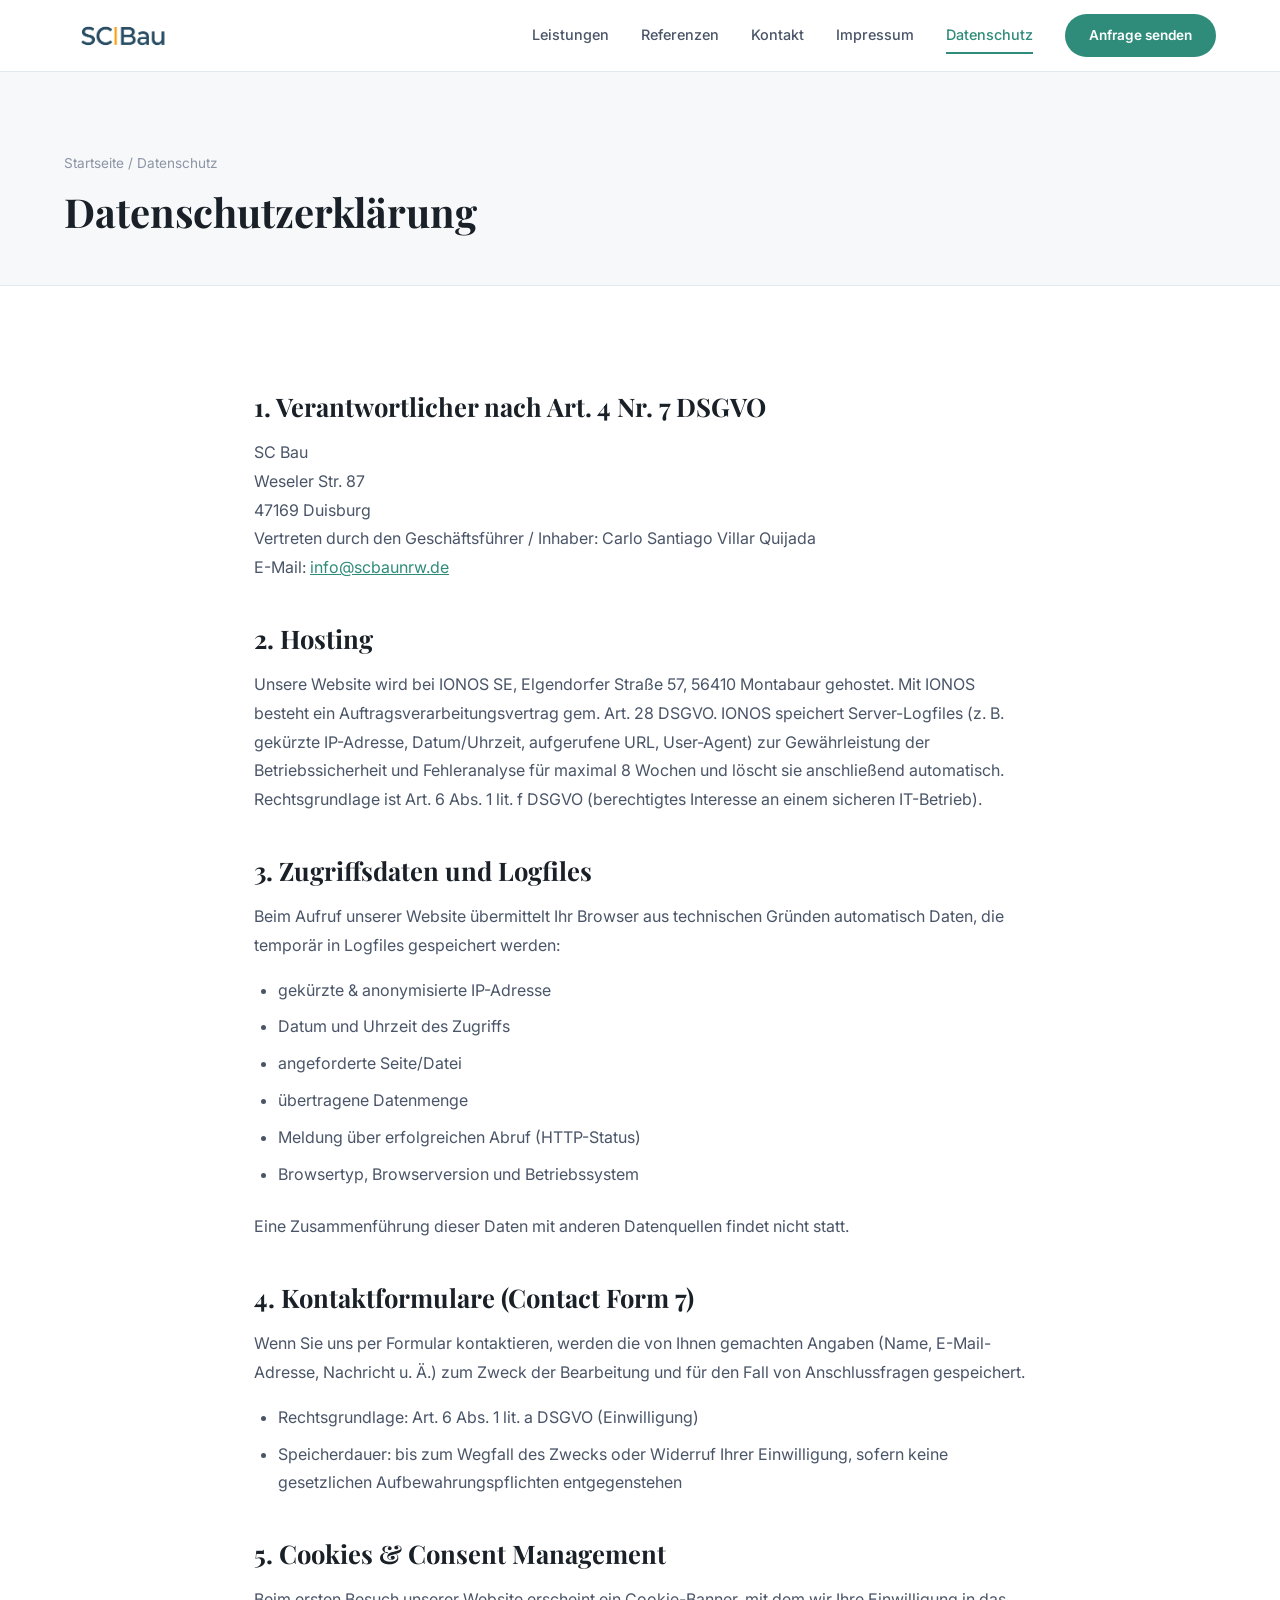
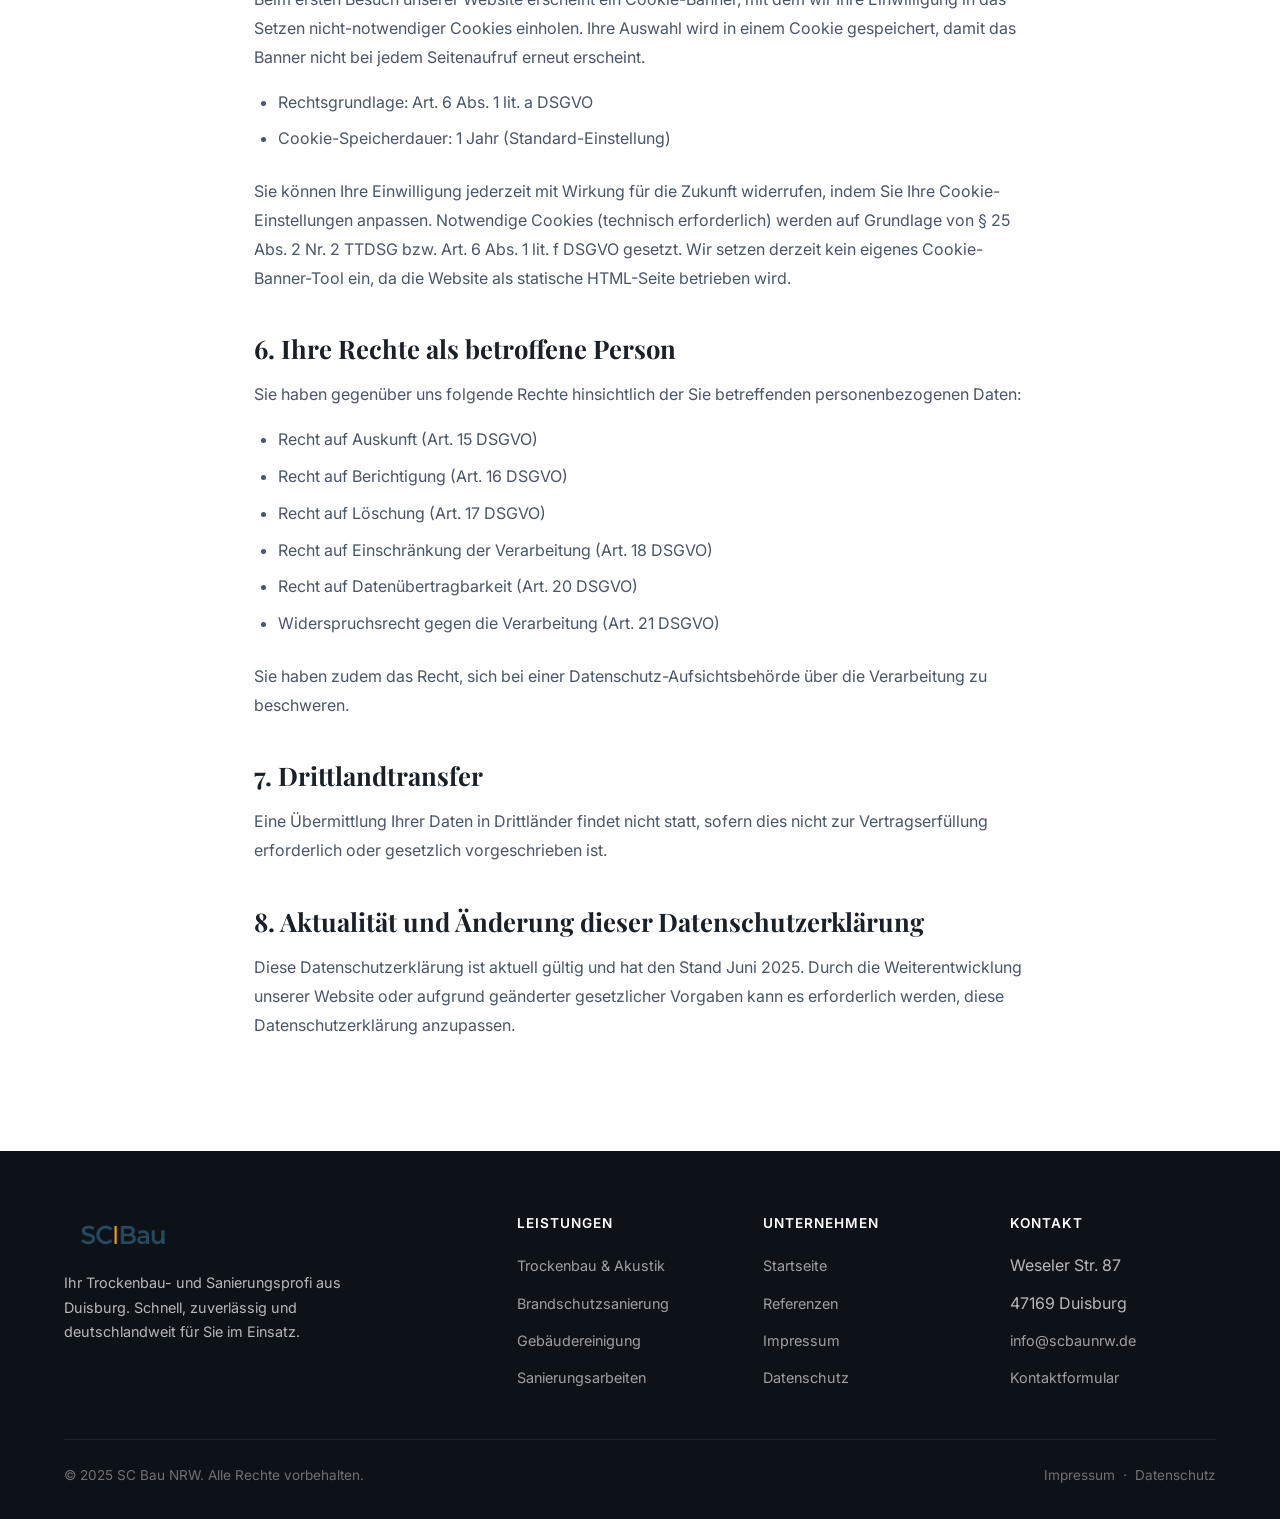
==== datenschutz/index.html @ f33e9bec "Initial commit: Modern static rebuild of SC Bau NRW" ====
<!DOCTYPE html>
<html lang="de">
<head>
  <meta charset="UTF-8">
  <meta name="viewport" content="width=device-width, initial-scale=1">
  <title>Datenschutz – SC Bau NRW</title>
  <meta name="description" content="Datenschutzerklärung der SC Bau NRW – Informationen zur Verarbeitung personenbezogener Daten.">
  <link rel="icon" type="image/png" sizes="32x32" href="../assets/images/cropped-removebg-LogoSlim.png">
  <link rel="preconnect" href="https://fonts.googleapis.com">
  <link rel="preconnect" href="https://fonts.gstatic.com" crossorigin>
  <link href="https://fonts.googleapis.com/css2?family=Inter:wght@400;500;600;700&family=Playfair+Display:wght@600;700;800&display=swap" rel="stylesheet">
  <link rel="stylesheet" href="../assets/style.css">
</head>
<body>
  <header class="header" id="header">
    <div class="container">
      <a href="../" class="logo">
        <img src="../assets/images/removebg-LogoSlim.png" alt="SC Bau NRW Logo" width="160" height="52">
      </a>
      <nav class="nav" id="nav">
        <a href="../#leistungen">Leistungen</a>
        <a href="../#referenzen">Referenzen</a>
        <a href="../#kontakt">Kontakt</a>
        <a href="../impressum/">Impressum</a>
        <a href="./" class="active">Datenschutz</a>
        <a href="../#kontakt" class="btn">Anfrage senden</a>
      </nav>
      <button class="menu-toggle" id="menuToggle" aria-label="Menü öffnen/schließen">☰</button>
    </div>
  </header>

  <div class="page-header">
    <div class="container">
      <p class="breadcrumb"><a href="../">Startseite</a> / Datenschutz</p>
      <h1>Datenschutzerklärung</h1>
    </div>
  </div>

  <div class="page-content">
    <div class="container">
      <h2>1. Verantwortlicher nach Art. 4 Nr. 7 DSGVO</h2>
      <p>
        SC Bau<br>
        Weseler Str. 87<br>
        47169 Duisburg<br>
        Vertreten durch den Geschäftsführer / Inhaber: Carlo Santiago Villar Quijada<br>
        E-Mail: <a href="mailto:info@scbaunrw.de">info@scbaunrw.de</a>
      </p>

      <h2>2. Hosting</h2>
      <p>Unsere Website wird bei IONOS SE, Elgendorfer Straße 57, 56410 Montabaur gehostet. Mit IONOS besteht ein Auftragsverarbeitungsvertrag gem. Art. 28 DSGVO. IONOS speichert Server-Logfiles (z. B. gekürzte IP-Adresse, Datum/Uhrzeit, aufgerufene URL, User-Agent) zur Gewährleistung der Betriebssicherheit und Fehleranalyse für maximal 8 Wochen und löscht sie anschließend automatisch. Rechtsgrundlage ist Art. 6 Abs. 1 lit. f DSGVO (berechtigtes Interesse an einem sicheren IT-Betrieb).</p>

      <h2>3. Zugriffsdaten und Logfiles</h2>
      <p>Beim Aufruf unserer Website übermittelt Ihr Browser aus technischen Gründen automatisch Daten, die temporär in Logfiles gespeichert werden:</p>
      <ul>
        <li>gekürzte & anonymisierte IP-Adresse</li>
        <li>Datum und Uhrzeit des Zugriffs</li>
        <li>angeforderte Seite/Datei</li>
        <li>übertragene Datenmenge</li>
        <li>Meldung über erfolgreichen Abruf (HTTP-Status)</li>
        <li>Browsertyp, Browserversion und Betriebssystem</li>
      </ul>
      <p>Eine Zusammenführung dieser Daten mit anderen Datenquellen findet nicht statt.</p>

      <h2>4. Kontaktformulare (Contact Form 7)</h2>
      <p>Wenn Sie uns per Formular kontaktieren, werden die von Ihnen gemachten Angaben (Name, E-Mail-Adresse, Nachricht u. Ä.) zum Zweck der Bearbeitung und für den Fall von Anschlussfragen gespeichert.</p>
      <ul>
        <li>Rechtsgrundlage: Art. 6 Abs. 1 lit. a DSGVO (Einwilligung)</li>
        <li>Speicherdauer: bis zum Wegfall des Zwecks oder Widerruf Ihrer Einwilligung, sofern keine gesetzlichen Aufbewahrungspflichten entgegenstehen</li>
      </ul>

      <h2>5. Cookies & Consent Management</h2>
      <p>Beim ersten Besuch unserer Website erscheint ein Cookie-Banner, mit dem wir Ihre Einwilligung in das Setzen nicht-notwendiger Cookies einholen. Ihre Auswahl wird in einem Cookie gespeichert, damit das Banner nicht bei jedem Seitenaufruf erneut erscheint.</p>
      <ul>
        <li>Rechtsgrundlage: Art. 6 Abs. 1 lit. a DSGVO</li>
        <li>Cookie-Speicherdauer: 1 Jahr (Standard-Einstellung)</li>
      </ul>
      <p>Sie können Ihre Einwilligung jederzeit mit Wirkung für die Zukunft widerrufen, indem Sie Ihre Cookie-Einstellungen anpassen. Notwendige Cookies (technisch erforderlich) werden auf Grundlage von § 25 Abs. 2 Nr. 2 TTDSG bzw. Art. 6 Abs. 1 lit. f DSGVO gesetzt. Wir setzen derzeit kein eigenes Cookie-Banner-Tool ein, da die Website als statische HTML-Seite betrieben wird.</p>

      <h2>6. Ihre Rechte als betroffene Person</h2>
      <p>Sie haben gegenüber uns folgende Rechte hinsichtlich der Sie betreffenden personenbezogenen Daten:</p>
      <ul>
        <li>Recht auf Auskunft (Art. 15 DSGVO)</li>
        <li>Recht auf Berichtigung (Art. 16 DSGVO)</li>
        <li>Recht auf Löschung (Art. 17 DSGVO)</li>
        <li>Recht auf Einschränkung der Verarbeitung (Art. 18 DSGVO)</li>
        <li>Recht auf Datenübertragbarkeit (Art. 20 DSGVO)</li>
        <li>Widerspruchsrecht gegen die Verarbeitung (Art. 21 DSGVO)</li>
      </ul>
      <p>Sie haben zudem das Recht, sich bei einer Datenschutz-Aufsichtsbehörde über die Verarbeitung zu beschweren.</p>

      <h2>7. Drittlandtransfer</h2>
      <p>Eine Übermittlung Ihrer Daten in Drittländer findet nicht statt, sofern dies nicht zur Vertragserfüllung erforderlich oder gesetzlich vorgeschrieben ist.</p>

      <h2>8. Aktualität und Änderung dieser Datenschutzerklärung</h2>
      <p>Diese Datenschutzerklärung ist aktuell gültig und hat den Stand Juni 2025. Durch die Weiterentwicklung unserer Website oder aufgrund geänderter gesetzlicher Vorgaben kann es erforderlich werden, diese Datenschutzerklärung anzupassen.</p>
    </div>
  </div>

  <footer class="footer">
    <div class="container">
      <div class="footer-grid">
        <div class="footer-brand">
          <div class="logo">
            <img src="../assets/images/removebg-LogoSlim.png" alt="SC Bau NRW Logo" width="140" height="46">
          </div>
          <p>Ihr Trockenbau- und Sanierungsprofi aus Duisburg. Schnell, zuverlässig und deutschlandweit für Sie im Einsatz.</p>
        </div>
        <div>
          <h4>Leistungen</h4>
          <ul class="footer-links">
            <li><a href="../#leistungen">Trockenbau & Akustik</a></li>
            <li><a href="../#leistungen">Brandschutzsanierung</a></li>
            <li><a href="../#leistungen">Gebäudereinigung</a></li>
            <li><a href="../#leistungen">Sanierungsarbeiten</a></li>
          </ul>
        </div>
        <div>
          <h4>Unternehmen</h4>
          <ul class="footer-links">
            <li><a href="../">Startseite</a></li>
            <li><a href="../#referenzen">Referenzen</a></li>
            <li><a href="../impressum/">Impressum</a></li>
            <li><a href="./">Datenschutz</a></li>
          </ul>
        </div>
        <div>
          <h4>Kontakt</h4>
          <ul class="footer-links">
            <li>Weseler Str. 87</li>
            <li>47169 Duisburg</li>
            <li><a href="mailto:info@scbaunrw.de">info@scbaunrw.de</a></li>
            <li><a href="../#kontakt">Kontaktformular</a></li>
          </ul>
        </div>
      </div>
      <div class="footer-bottom">
        <span>© 2025 SC Bau NRW. Alle Rechte vorbehalten.</span>
        <span>
          <a href="../impressum/" style="color:rgba(255,255,255,0.4)">Impressum</a>
          &nbsp;·&nbsp;
          <a href="./" style="color:rgba(255,255,255,0.4)">Datenschutz</a>
        </span>
      </div>
    </div>
  </footer>

  <script src="../assets/script.js"></script>
</body>
</html>
---- assets/style.css ----
*, *::before, *::after {
  margin: 0;
  padding: 0;
  box-sizing: border-box;
}

:root {
  --primary: #2F8C7A;
  --primary-dark: #236B5B;
  --primary-light: #3DAF99;
  --accent: #F5A623;
  --accent-hover: #E09500;
  --text: #1A2027;
  --text-secondary: #4A5568;
  --text-muted: #8B95A5;
  --bg: #FFFFFF;
  --bg-light: #F7F8FA;
  --bg-card: #FFFFFF;
  --bg-dark: #131B21;
  --bg-darker: #0D1219;
  --header-bg: rgba(255, 255, 255, 0.92);
  --border: #E2E8F0;
  --shadow-sm: 0 1px 3px rgba(0,0,0,0.06);
  --shadow: 0 4px 24px rgba(0,0,0,0.08);
  --shadow-lg: 0 12px 48px rgba(0,0,0,0.12);
  --radius: 12px;
  --radius-lg: 20px;
  --transition: 0.3s cubic-bezier(0.4, 0, 0.2, 1);
  --max-width: 1200px;
  --header-height: 72px;
}

html {
  scroll-behavior: smooth;
}

body {
  font-family: 'Inter', -apple-system, BlinkMacSystemFont, sans-serif;
  font-size: 16px;
  line-height: 1.7;
  color: var(--text);
  background: var(--bg);
  -webkit-font-smoothing: antialiased;
}

h1, h2, h3, h4, h5, h6 {
  font-family: 'Playfair Display', Georgia, serif;
  font-weight: 700;
  line-height: 1.25;
  color: var(--text);
}

a {
  color: var(--primary);
  text-decoration: none;
  transition: color var(--transition);
}

a:hover {
  color: var(--primary-dark);
}

img {
  max-width: 100%;
  height: auto;
  display: block;
}

.container {
  width: 100%;
  max-width: var(--max-width);
  margin: 0 auto;
  padding: 0 24px;
}

/* ─── Header ─── */
.header {
  position: fixed;
  top: 0;
  left: 0;
  right: 0;
  z-index: 1000;
  height: var(--header-height);
  background: var(--header-bg);
  backdrop-filter: blur(16px);
  -webkit-backdrop-filter: blur(16px);
  border-bottom: 1px solid var(--border);
  transition: box-shadow var(--transition);
}

.header.scrolled {
  box-shadow: var(--shadow);
}

.header .container {
  display: flex;
  align-items: center;
  justify-content: space-between;
  height: 100%;
}

.logo {
  display: flex;
  align-items: center;
  gap: 10px;
  font-family: 'Playfair Display', Georgia, serif;
  font-size: 1.4rem;
  font-weight: 700;
  color: var(--text);
}

.logo img {
  height: 40px;
  width: auto;
}

.nav {
  display: flex;
  align-items: center;
  gap: 32px;
}

.nav a {
  font-size: 0.9rem;
  font-weight: 500;
  color: var(--text-secondary);
  position: relative;
  padding: 4px 0;
}

.nav a::after {
  content: '';
  position: absolute;
  bottom: -2px;
  left: 0;
  width: 0;
  height: 2px;
  background: var(--primary);
  transition: width var(--transition);
}

.nav a:hover::after,
.nav a.active::after {
  width: 100%;
}

.nav a:hover {
  color: var(--primary);
}

.nav a.active {
  color: var(--primary);
}

.nav .btn {
  padding: 10px 24px;
  background: var(--primary);
  color: #fff;
  border-radius: 100px;
  font-weight: 600;
  font-size: 0.85rem;
}

.nav .btn::after {
  display: none;
}

.nav .btn:hover {
  background: var(--primary-dark);
  color: #fff;
}

.menu-toggle {
  display: none;
  width: 44px;
  height: 44px;
  align-items: center;
  justify-content: center;
  background: var(--bg);
  border: 1px solid var(--border);
  border-radius: 50%;
  cursor: pointer;
  font-size: 1.2rem;
  color: var(--text);
  transition: all var(--transition);
  flex-shrink: 0;
}

.menu-toggle:hover {
  background: var(--bg-light);
  border-color: var(--primary);
  color: var(--primary);
}

/* ─── Hero ─── */
.hero {
  position: relative;
  min-height: 100vh;
  display: flex;
  align-items: center;
  padding-top: var(--header-height);
  overflow: hidden;
}

.hero-bg {
  position: absolute;
  inset: 0;
  z-index: 0;
}

.hero-bg img {
  width: 100%;
  height: 100%;
  object-fit: cover;
}

.hero-bg::after {
  content: '';
  position: absolute;
  inset: 0;
  background: linear-gradient(135deg, rgba(0,0,0,0.75) 0%, rgba(0,0,0,0.4) 100%);
}

.hero-content {
  position: relative;
  z-index: 1;
  max-width: 720px;
  color: #fff;
}

.hero-content h1 {
  font-size: 3.5rem;
  color: #fff;
  margin-bottom: 20px;
}

.hero-content p {
  font-size: 1.15rem;
  line-height: 1.8;
  color: rgba(255,255,255,0.85);
  margin-bottom: 32px;
}

.hero-badge {
  display: inline-flex;
  align-items: center;
  gap: 8px;
  padding: 8px 16px;
  background: rgba(255,255,255,0.12);
  backdrop-filter: blur(8px);
  border: 1px solid rgba(255,255,255,0.2);
  border-radius: 100px;
  font-size: 0.8rem;
  font-weight: 500;
  color: rgba(255,255,255,0.9);
  margin-bottom: 24px;
}

.btn-group {
  display: flex;
  gap: 16px;
  flex-wrap: wrap;
}

.btn {
  display: inline-flex;
  align-items: center;
  gap: 8px;
  padding: 14px 32px;
  border-radius: 100px;
  font-weight: 600;
  font-size: 0.95rem;
  border: none;
  cursor: pointer;
  transition: all var(--transition);
  text-decoration: none;
}

.btn-primary {
  background: var(--primary);
  color: #fff;
}

.btn-primary:hover {
  background: var(--primary-dark);
  transform: translateY(-2px);
  box-shadow: 0 8px 24px rgba(47, 140, 122, 0.35);
  color: #fff;
}

.btn-outline {
  background: transparent;
  color: #fff;
  border: 2px solid rgba(255,255,255,0.4);
}

.btn-outline:hover {
  border-color: #fff;
  background: rgba(255,255,255,0.1);
  transform: translateY(-2px);
  color: #fff;
}

/* ─── Sections ─── */
section {
  padding: 96px 0;
}

.section-label {
  font-family: 'Inter', sans-serif;
  font-size: 0.8rem;
  font-weight: 600;
  text-transform: uppercase;
  letter-spacing: 2px;
  color: var(--primary);
  margin-bottom: 12px;
}

.section-title {
  font-size: 2.5rem;
  margin-bottom: 16px;
}

.section-subtitle {
  font-size: 1.1rem;
  color: var(--text-secondary);
  max-width: 640px;
  line-height: 1.7;
}

.section-header {
  text-align: center;
  margin-bottom: 56px;
}

.section-header .section-subtitle {
  margin: 0 auto;
}

/* ─── Services Grid ─── */
.services-grid {
  display: grid;
  grid-template-columns: repeat(3, 1fr);
  gap: 24px;
}

.service-card {
  background: var(--bg-card);
  border: 1px solid var(--border);
  border-radius: var(--radius);
  padding: 32px 28px;
  transition: all var(--transition);
  cursor: default;
}

.service-card:hover {
  transform: translateY(-4px);
  box-shadow: var(--shadow-lg);
  border-color: var(--primary);
}

.service-icon {
  width: 52px;
  height: 52px;
  display: flex;
  align-items: center;
  justify-content: center;
  background: rgba(47, 140, 122, 0.1);
  border-radius: 12px;
  font-size: 1.4rem;
  margin-bottom: 20px;
  transition: all var(--transition);
}

.service-card:hover .service-icon {
  background: var(--primary);
  color: #fff;
}

.service-card h3 {
  font-size: 1.2rem;
  margin-bottom: 10px;
}

.service-card p {
  font-size: 0.92rem;
  color: var(--text-secondary);
  line-height: 1.7;
}

/* ─── Why Us ─── */
.why-us {
  background: var(--bg-light);
}

.features-grid {
  display: grid;
  grid-template-columns: repeat(4, 1fr);
  gap: 24px;
}

.feature-card {
  text-align: center;
  padding: 32px 20px;
  background: var(--bg-card);
  border-radius: var(--radius);
  border: 1px solid var(--border);
  transition: all var(--transition);
}

.feature-card:hover {
  transform: translateY(-4px);
  box-shadow: var(--shadow);
}

.feature-icon {
  font-size: 2rem;
  margin-bottom: 16px;
}

.feature-card h4 {
  font-family: 'Inter', sans-serif;
  font-size: 0.95rem;
  font-weight: 600;
  margin-bottom: 8px;
}

.feature-card p {
  font-size: 0.85rem;
  color: var(--text-secondary);
}

/* ─── Gallery ─── */
.gallery-grid {
  display: grid;
  grid-template-columns: repeat(3, 1fr);
  gap: 16px;
}

.gallery-item {
  border-radius: var(--radius);
  overflow: hidden;
  position: relative;
  aspect-ratio: 4 / 3;
  cursor: pointer;
}

.gallery-item img {
  width: 100%;
  height: 100%;
  object-fit: cover;
  transition: transform 0.5s ease;
}

.gallery-item:hover img {
  transform: scale(1.08);
}

.gallery-item::after {
  content: '';
  position: absolute;
  inset: 0;
  background: linear-gradient(to top, rgba(0,0,0,0.4), transparent);
  opacity: 0;
  transition: opacity var(--transition);
}

.gallery-item:hover::after {
  opacity: 1;
}

/* ─── Testimonials ─── */
.testimonials {
  background: var(--bg-dark);
  color: #fff;
}

.testimonials .section-title {
  color: #fff;
}

.testimonials .section-subtitle {
  color: rgba(255,255,255,0.7);
}

.testimonials-grid {
  display: grid;
  grid-template-columns: repeat(3, 1fr);
  gap: 24px;
}

.testimonial-card {
  background: rgba(255,255,255,0.06);
  border: 1px solid rgba(255,255,255,0.1);
  border-radius: var(--radius);
  padding: 32px;
  transition: all var(--transition);
}

.testimonial-card:hover {
  background: rgba(255,255,255,0.1);
  transform: translateY(-2px);
}

.testimonial-stars {
  color: var(--accent);
  font-size: 0.9rem;
  margin-bottom: 16px;
  letter-spacing: 2px;
}

.testimonial-card blockquote {
  font-size: 0.95rem;
  line-height: 1.8;
  color: rgba(255,255,255,0.85);
  margin-bottom: 20px;
  font-style: italic;
}

.testimonial-author {
  font-weight: 600;
  font-size: 0.9rem;
  color: #fff;
}

/* ─── Contact ─── */
.contact-section {
  background: var(--bg-light);
}

.contact-wrap {
  display: grid;
  grid-template-columns: 1fr 1fr;
  gap: 48px;
  align-items: start;
}

.contact-info h3 {
  font-size: 1.5rem;
  margin-bottom: 16px;
}

.contact-info p {
  color: var(--text-secondary);
  margin-bottom: 32px;
  line-height: 1.7;
}

.contact-details {
  display: flex;
  flex-direction: column;
  gap: 16px;
}

.contact-detail {
  display: flex;
  align-items: center;
  gap: 14px;
  font-size: 0.95rem;
  color: var(--text-secondary);
}

.contact-detail .icon {
  width: 40px;
  height: 40px;
  display: flex;
  align-items: center;
  justify-content: center;
  background: rgba(47, 140, 122, 0.1);
  border-radius: 10px;
  font-size: 1rem;
  flex-shrink: 0;
}

.contact-form {
  background: var(--bg-card);
  border: 1px solid var(--border);
  border-radius: var(--radius-lg);
  padding: 40px;
  box-shadow: var(--shadow);
}

.form-group {
  margin-bottom: 20px;
}

.form-group label {
  display: block;
  font-size: 0.85rem;
  font-weight: 600;
  color: var(--text);
  margin-bottom: 6px;
}

.form-group input,
.form-group textarea,
.form-group select {
  width: 100%;
  padding: 12px 16px;
  border: 1px solid var(--border);
  border-radius: 10px;
  font-family: 'Inter', sans-serif;
  font-size: 0.95rem;
  color: var(--text);
  background: var(--bg);
  transition: border-color var(--transition), box-shadow var(--transition);
  outline: none;
}

.form-group input:focus,
.form-group textarea:focus {
  border-color: var(--primary);
  box-shadow: 0 0 0 3px rgba(47, 140, 122, 0.12);
}

.form-group textarea {
  min-height: 120px;
  resize: vertical;
}

.form-row {
  display: grid;
  grid-template-columns: 1fr 1fr;
  gap: 16px;
}

.btn-submit {
  width: 100%;
  padding: 14px 32px;
  background: var(--primary);
  color: #fff;
  border: none;
  border-radius: 100px;
  font-weight: 600;
  font-size: 1rem;
  cursor: pointer;
  transition: all var(--transition);
  display: inline-flex;
  align-items: center;
  justify-content: center;
  gap: 8px;
}

.btn-submit:hover {
  background: var(--primary-dark);
  transform: translateY(-2px);
  box-shadow: 0 8px 24px rgba(47, 140, 122, 0.35);
}

/* ─── CTA ─── */
.cta-section {
  background: linear-gradient(135deg, var(--primary-dark) 0%, var(--primary) 100%);
  color: #fff;
  text-align: center;
}

.cta-section .section-title {
  color: #fff;
}

.cta-section .section-subtitle {
  color: rgba(255,255,255,0.85);
  margin: 0 auto 32px;
}

.cta-section .btn-outline {
  border-color: rgba(255,255,255,0.5);
}

/* ─── Footer ─── */
.footer {
  background: var(--bg-darker);
  color: rgba(255,255,255,0.7);
  padding: 64px 0 32px;
}

.footer-grid {
  display: grid;
  grid-template-columns: 2fr 1fr 1fr 1fr;
  gap: 40px;
  margin-bottom: 48px;
}

.footer-brand .logo {
  color: #fff;
  margin-bottom: 16px;
}

.footer-brand p {
  font-size: 0.9rem;
  line-height: 1.7;
  max-width: 320px;
}

.footer h4 {
  font-family: 'Inter', sans-serif;
  font-size: 0.85rem;
  font-weight: 600;
  color: #fff;
  text-transform: uppercase;
  letter-spacing: 1px;
  margin-bottom: 20px;
}

.footer-links {
  list-style: none;
  display: flex;
  flex-direction: column;
  gap: 10px;
}

.footer-links a {
  color: rgba(255,255,255,0.6);
  font-size: 0.9rem;
  transition: color var(--transition);
}

.footer-links a:hover {
  color: var(--primary-light);
}

.footer-bottom {
  padding-top: 24px;
  border-top: 1px solid rgba(255,255,255,0.08);
  display: flex;
  justify-content: space-between;
  align-items: center;
  font-size: 0.85rem;
  color: rgba(255,255,255,0.4);
}

/* ─── Page Header (Subpages) ─── */
.page-header {
  padding-top: calc(var(--header-height) + 80px);
  padding-bottom: 48px;
  background: var(--bg-light);
  border-bottom: 1px solid var(--border);
}

.page-header h1 {
  font-size: 2.5rem;
}

.page-content {
  padding: 64px 0 96px;
}

.page-content .container {
  max-width: 820px;
}

.page-content h2 {
  font-size: 1.6rem;
  margin-top: 40px;
  margin-bottom: 16px;
}

.page-content h3 {
  font-size: 1.2rem;
  margin-top: 32px;
  margin-bottom: 12px;
}

.page-content p {
  margin-bottom: 16px;
  color: var(--text-secondary);
  line-height: 1.8;
}

.page-content ul,
.page-content ol {
  margin: 16px 0 24px;
  padding-left: 24px;
  color: var(--text-secondary);
  line-height: 1.8;
}

.page-content li {
  margin-bottom: 8px;
}

.page-content a {
  color: var(--primary);
  text-decoration: underline;
}

.breadcrumb {
  font-size: 0.85rem;
  color: var(--text-muted);
  margin-bottom: 12px;
}

.breadcrumb a {
  color: var(--text-muted);
  text-decoration: none;
}

.breadcrumb a:hover {
  color: var(--primary);
}

/* ─── Mobile Menu ─── */
@media (max-width: 768px) {
  .menu-toggle {
    display: flex;
  }

  .nav {
    position: fixed;
    top: var(--header-height);
    left: 0;
    right: 0;
    background: var(--bg);
    border-bottom: 1px solid var(--border);
    flex-direction: column;
    padding: 24px;
    gap: 16px;
    transform: translateY(-120%);
    opacity: 0;
    transition: all 0.35s cubic-bezier(0.4, 0, 0.2, 1);
    box-shadow: var(--shadow-lg);
    pointer-events: none;
  }

  .nav.open {
    transform: translateY(0);
    opacity: 1;
    pointer-events: all;
  }

  .nav a {
    width: 100%;
    text-align: center;
    padding: 12px 0;
    font-size: 1rem;
  }

  .nav .btn {
    width: 100%;
    text-align: center;
    margin-top: 8px;
  }

  .hero-content h1 {
    font-size: 2rem;
  }

  .hero-content p {
    font-size: 1rem;
  }

  .section-title {
    font-size: 1.8rem;
  }

  .services-grid {
    grid-template-columns: 1fr;
  }

  .features-grid {
    grid-template-columns: repeat(2, 1fr);
  }

  .gallery-grid {
    grid-template-columns: 1fr 1fr;
  }

  .testimonials-grid {
    grid-template-columns: 1fr;
  }

  .contact-wrap {
    grid-template-columns: 1fr;
  }

  .contact-form {
    padding: 24px;
  }

  .form-row {
    grid-template-columns: 1fr;
  }

  .footer-grid {
    grid-template-columns: 1fr 1fr;
    gap: 32px;
  }

  .footer-bottom {
    flex-direction: column;
    gap: 8px;
    text-align: center;
  }

  .page-header h1 {
    font-size: 1.8rem;
  }

  .btn-group .btn {
    width: 100%;
    justify-content: center;
  }

  section {
    padding: 64px 0;
  }

  .container {
    padding: 0 20px;
  }

  .btn {
    padding: 14px 24px;
  }
}

@media (max-width: 480px) {
  .features-grid {
    grid-template-columns: 1fr;
  }

  .gallery-grid {
    grid-template-columns: 1fr;
  }

  .footer-grid {
    grid-template-columns: 1fr;
  }

  .hero-content h1 {
    font-size: 1.7rem;
  }
}
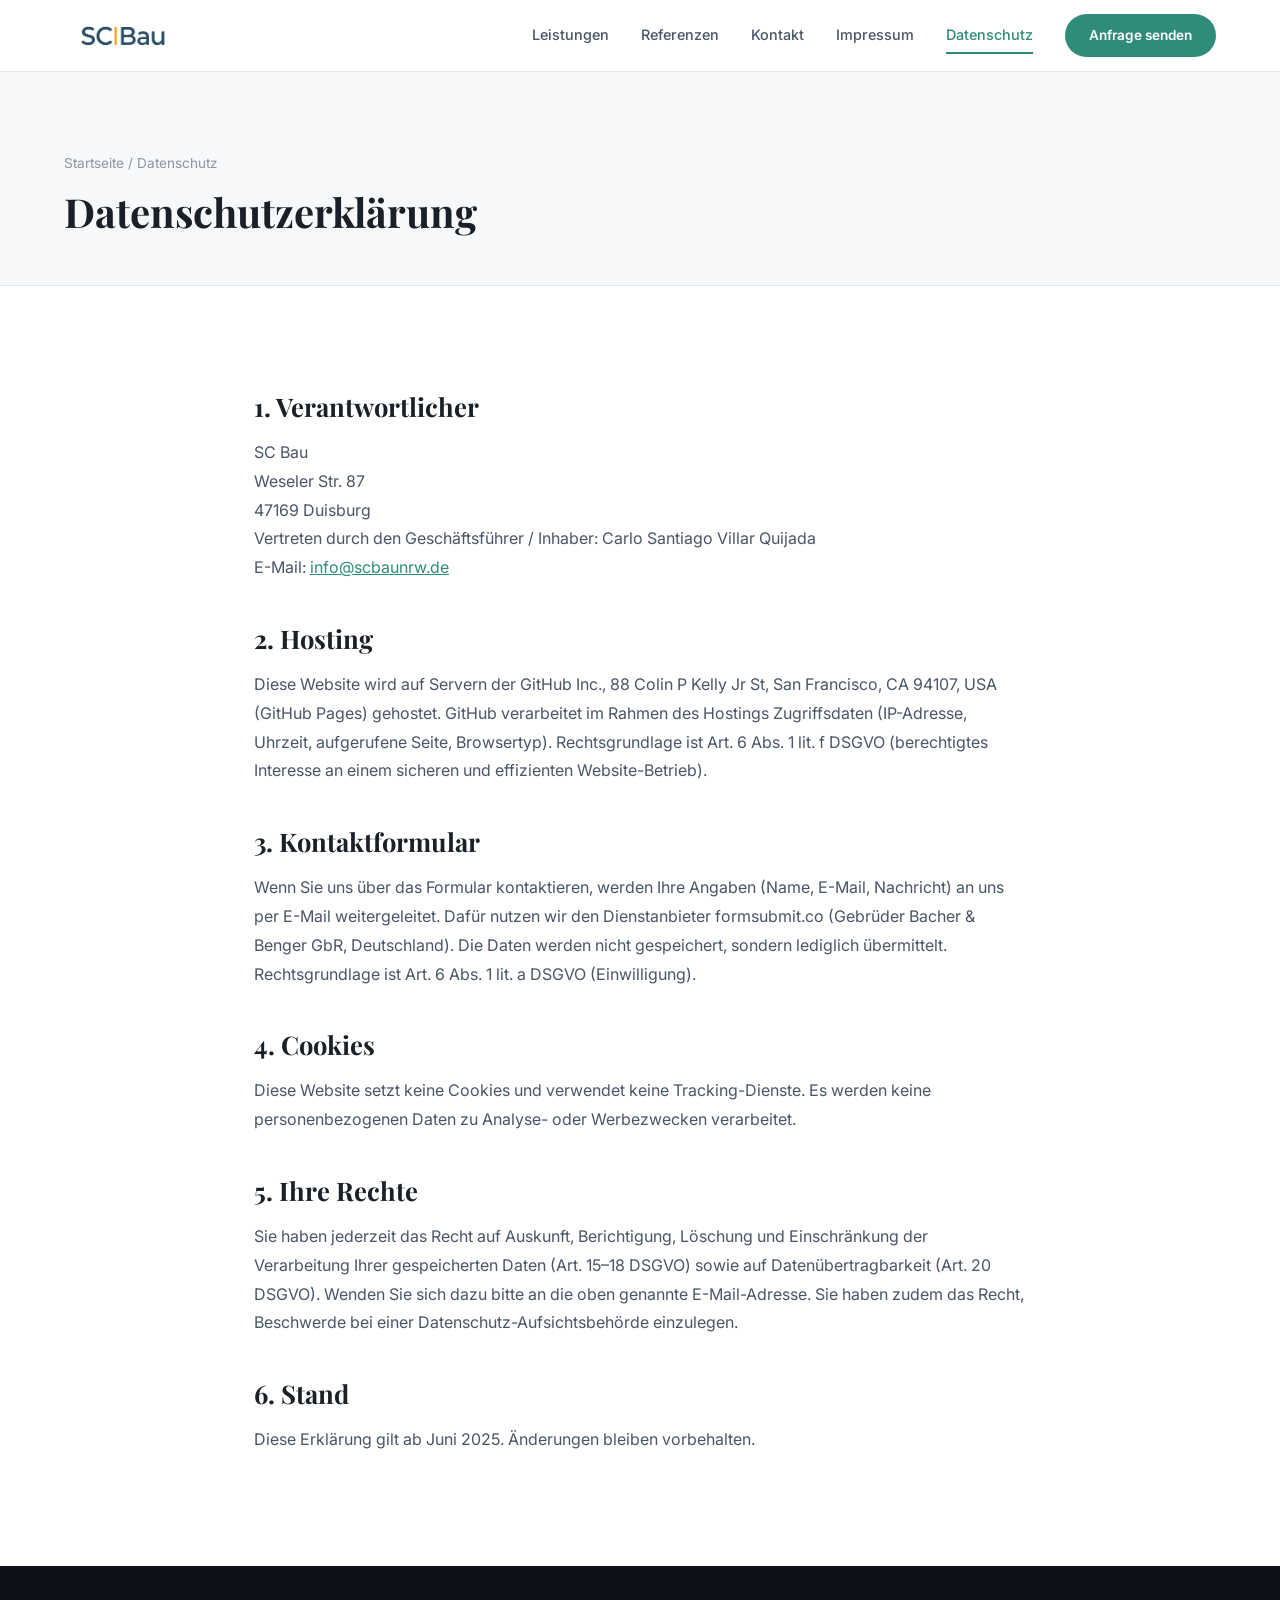
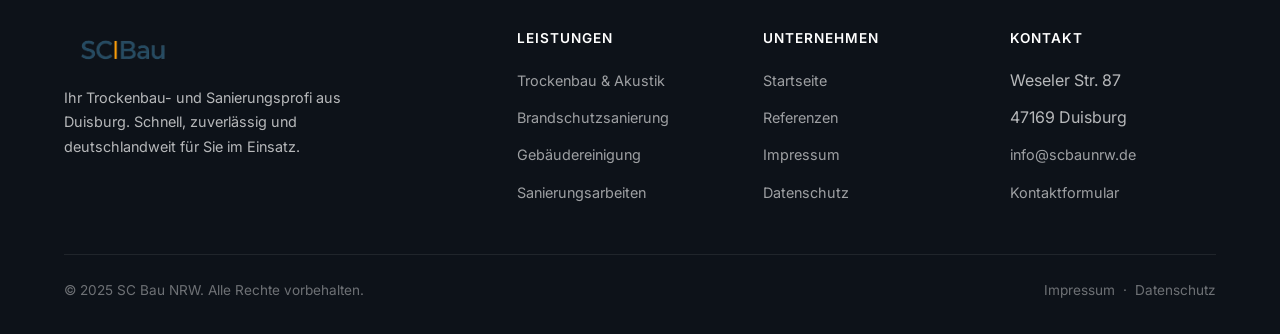
==== commit c200818c: "Datenschutz auf aktuelles Setup gekürzt (GitHub Pages, formsubmit, keine Cookies)" ====
--- a/datenschutz/index.html
+++ b/datenschutz/index.html
@@ -38,7 +38,7 @@
 
   <div class="page-content">
     <div class="container">
-      <h2>1. Verantwortlicher nach Art. 4 Nr. 7 DSGVO</h2>
+      <h2>1. Verantwortlicher</h2>
       <p>
         SC Bau<br>
         Weseler Str. 87<br>
@@ -48,52 +48,19 @@
       </p>
 
       <h2>2. Hosting</h2>
-      <p>Unsere Website wird bei IONOS SE, Elgendorfer Straße 57, 56410 Montabaur gehostet. Mit IONOS besteht ein Auftragsverarbeitungsvertrag gem. Art. 28 DSGVO. IONOS speichert Server-Logfiles (z. B. gekürzte IP-Adresse, Datum/Uhrzeit, aufgerufene URL, User-Agent) zur Gewährleistung der Betriebssicherheit und Fehleranalyse für maximal 8 Wochen und löscht sie anschließend automatisch. Rechtsgrundlage ist Art. 6 Abs. 1 lit. f DSGVO (berechtigtes Interesse an einem sicheren IT-Betrieb).</p>
+      <p>Diese Website wird auf Servern der GitHub Inc., 88 Colin P Kelly Jr St, San Francisco, CA 94107, USA (GitHub Pages) gehostet. GitHub verarbeitet im Rahmen des Hostings Zugriffsdaten (IP-Adresse, Uhrzeit, aufgerufene Seite, Browsertyp). Rechtsgrundlage ist Art. 6 Abs. 1 lit. f DSGVO (berechtigtes Interesse an einem sicheren und effizienten Website-Betrieb).</p>
 
-      <h2>3. Zugriffsdaten und Logfiles</h2>
-      <p>Beim Aufruf unserer Website übermittelt Ihr Browser aus technischen Gründen automatisch Daten, die temporär in Logfiles gespeichert werden:</p>
-      <ul>
-        <li>gekürzte & anonymisierte IP-Adresse</li>
-        <li>Datum und Uhrzeit des Zugriffs</li>
-        <li>angeforderte Seite/Datei</li>
-        <li>übertragene Datenmenge</li>
-        <li>Meldung über erfolgreichen Abruf (HTTP-Status)</li>
-        <li>Browsertyp, Browserversion und Betriebssystem</li>
-      </ul>
-      <p>Eine Zusammenführung dieser Daten mit anderen Datenquellen findet nicht statt.</p>
+      <h2>3. Kontaktformular</h2>
+      <p>Wenn Sie uns über das Formular kontaktieren, werden Ihre Angaben (Name, E-Mail, Nachricht) an uns per E-Mail weitergeleitet. Dafür nutzen wir den Dienstanbieter formsubmit.co (Gebrüder Bacher & Benger GbR, Deutschland). Die Daten werden nicht gespeichert, sondern lediglich übermittelt. Rechtsgrundlage ist Art. 6 Abs. 1 lit. a DSGVO (Einwilligung).</p>
 
-      <h2>4. Kontaktformulare (Contact Form 7)</h2>
-      <p>Wenn Sie uns per Formular kontaktieren, werden die von Ihnen gemachten Angaben (Name, E-Mail-Adresse, Nachricht u. Ä.) zum Zweck der Bearbeitung und für den Fall von Anschlussfragen gespeichert.</p>
-      <ul>
-        <li>Rechtsgrundlage: Art. 6 Abs. 1 lit. a DSGVO (Einwilligung)</li>
-        <li>Speicherdauer: bis zum Wegfall des Zwecks oder Widerruf Ihrer Einwilligung, sofern keine gesetzlichen Aufbewahrungspflichten entgegenstehen</li>
-      </ul>
+      <h2>4. Cookies</h2>
+      <p>Diese Website setzt keine Cookies und verwendet keine Tracking-Dienste. Es werden keine personenbezogenen Daten zu Analyse- oder Werbezwecken verarbeitet.</p>
 
-      <h2>5. Cookies & Consent Management</h2>
-      <p>Beim ersten Besuch unserer Website erscheint ein Cookie-Banner, mit dem wir Ihre Einwilligung in das Setzen nicht-notwendiger Cookies einholen. Ihre Auswahl wird in einem Cookie gespeichert, damit das Banner nicht bei jedem Seitenaufruf erneut erscheint.</p>
-      <ul>
-        <li>Rechtsgrundlage: Art. 6 Abs. 1 lit. a DSGVO</li>
-        <li>Cookie-Speicherdauer: 1 Jahr (Standard-Einstellung)</li>
-      </ul>
-      <p>Sie können Ihre Einwilligung jederzeit mit Wirkung für die Zukunft widerrufen, indem Sie Ihre Cookie-Einstellungen anpassen. Notwendige Cookies (technisch erforderlich) werden auf Grundlage von § 25 Abs. 2 Nr. 2 TTDSG bzw. Art. 6 Abs. 1 lit. f DSGVO gesetzt. Wir setzen derzeit kein eigenes Cookie-Banner-Tool ein, da die Website als statische HTML-Seite betrieben wird.</p>
+      <h2>5. Ihre Rechte</h2>
+      <p>Sie haben jederzeit das Recht auf Auskunft, Berichtigung, Löschung und Einschränkung der Verarbeitung Ihrer gespeicherten Daten (Art. 15–18 DSGVO) sowie auf Datenübertragbarkeit (Art. 20 DSGVO). Wenden Sie sich dazu bitte an die oben genannte E-Mail-Adresse. Sie haben zudem das Recht, Beschwerde bei einer Datenschutz-Aufsichtsbehörde einzulegen.</p>
 
-      <h2>6. Ihre Rechte als betroffene Person</h2>
-      <p>Sie haben gegenüber uns folgende Rechte hinsichtlich der Sie betreffenden personenbezogenen Daten:</p>
-      <ul>
-        <li>Recht auf Auskunft (Art. 15 DSGVO)</li>
-        <li>Recht auf Berichtigung (Art. 16 DSGVO)</li>
-        <li>Recht auf Löschung (Art. 17 DSGVO)</li>
-        <li>Recht auf Einschränkung der Verarbeitung (Art. 18 DSGVO)</li>
-        <li>Recht auf Datenübertragbarkeit (Art. 20 DSGVO)</li>
-        <li>Widerspruchsrecht gegen die Verarbeitung (Art. 21 DSGVO)</li>
-      </ul>
-      <p>Sie haben zudem das Recht, sich bei einer Datenschutz-Aufsichtsbehörde über die Verarbeitung zu beschweren.</p>
-
-      <h2>7. Drittlandtransfer</h2>
-      <p>Eine Übermittlung Ihrer Daten in Drittländer findet nicht statt, sofern dies nicht zur Vertragserfüllung erforderlich oder gesetzlich vorgeschrieben ist.</p>
-
-      <h2>8. Aktualität und Änderung dieser Datenschutzerklärung</h2>
-      <p>Diese Datenschutzerklärung ist aktuell gültig und hat den Stand Juni 2025. Durch die Weiterentwicklung unserer Website oder aufgrund geänderter gesetzlicher Vorgaben kann es erforderlich werden, diese Datenschutzerklärung anzupassen.</p>
+      <h2>6. Stand</h2>
+      <p>Diese Erklärung gilt ab Juni 2025. Änderungen bleiben vorbehalten.</p>
     </div>
   </div>
 
--- a/assets/style.css
+++ b/assets/style.css
@@ -224,8 +224,14 @@
 .hero-content {
   position: relative;
   z-index: 1;
-  max-width: 720px;
-  color: #fff;
+  max-width: 780px;
+  margin: 0 auto;
+  text-align: center;
+  color: #fff;
+}
+
+.hero-content .btn-group {
+  justify-content: center;
 }
 
 .hero-content h1 {
@@ -347,8 +353,9 @@
 .service-card {
   background: var(--bg-card);
   border: 1px solid var(--border);
+  border-top: 3px solid var(--primary);
   border-radius: var(--radius);
-  padding: 32px 28px;
+  padding: 28px 28px 32px;
   transition: all var(--transition);
   cursor: default;
 }
@@ -357,24 +364,6 @@
   transform: translateY(-4px);
   box-shadow: var(--shadow-lg);
   border-color: var(--primary);
-}
-
-.service-icon {
-  width: 52px;
-  height: 52px;
-  display: flex;
-  align-items: center;
-  justify-content: center;
-  background: rgba(47, 140, 122, 0.1);
-  border-radius: 12px;
-  font-size: 1.4rem;
-  margin-bottom: 20px;
-  transition: all var(--transition);
-}
-
-.service-card:hover .service-icon {
-  background: var(--primary);
-  color: #fff;
 }
 
 .service-card h3 {
@@ -405,17 +394,13 @@
   background: var(--bg-card);
   border-radius: var(--radius);
   border: 1px solid var(--border);
+  border-top: 3px solid var(--primary);
   transition: all var(--transition);
 }
 
 .feature-card:hover {
   transform: translateY(-4px);
   box-shadow: var(--shadow);
-}
-
-.feature-icon {
-  font-size: 2rem;
-  margin-bottom: 16px;
 }
 
 .feature-card h4 {
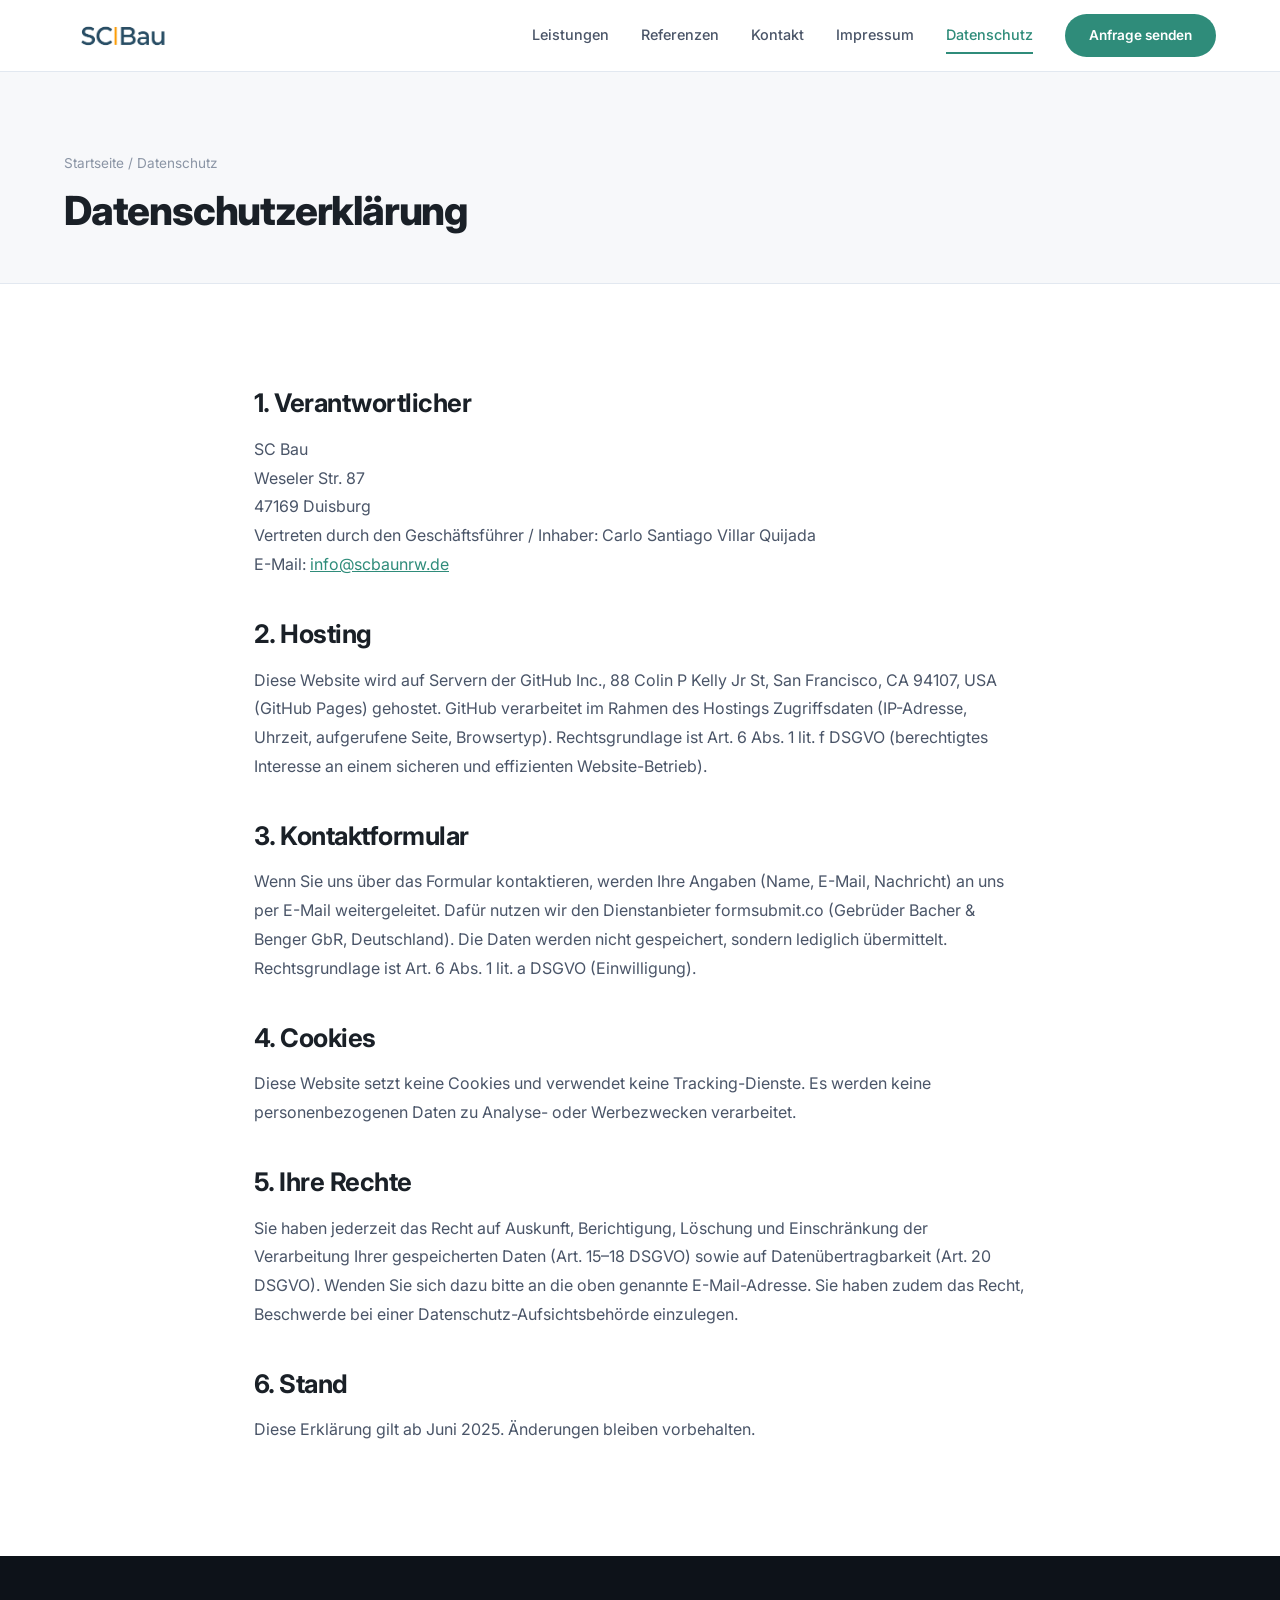
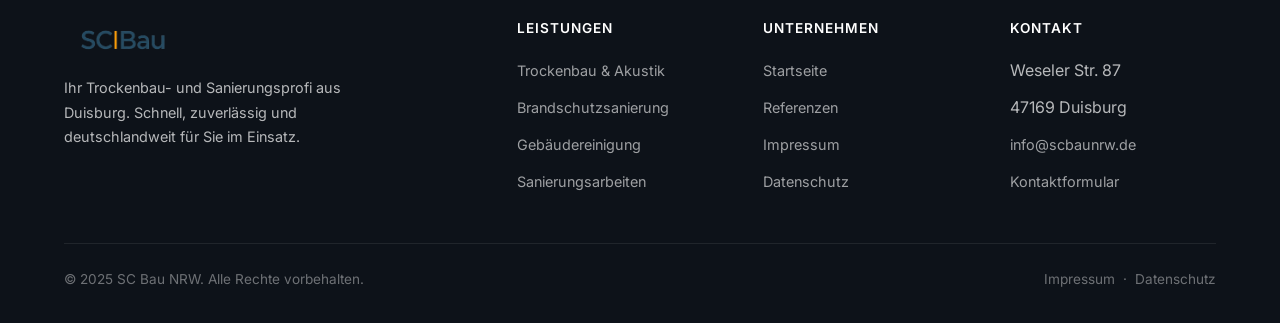
==== commit ade21460: "Redesign: blockige Inter-Font, Hero-Titel Orange, Services mit Nummern-Wasserzeichen, Why-Us cleaner" ====
--- a/datenschutz/index.html
+++ b/datenschutz/index.html
@@ -8,7 +8,7 @@
   <link rel="icon" type="image/png" sizes="32x32" href="../assets/images/cropped-removebg-LogoSlim.png">
   <link rel="preconnect" href="https://fonts.googleapis.com">
   <link rel="preconnect" href="https://fonts.gstatic.com" crossorigin>
-  <link href="https://fonts.googleapis.com/css2?family=Inter:wght@400;500;600;700&family=Playfair+Display:wght@600;700;800&display=swap" rel="stylesheet">
+  <link href="https://fonts.googleapis.com/css2?family=Inter:wght@400;500;600;700;800&display=swap" rel="stylesheet">
   <link rel="stylesheet" href="../assets/style.css">
 </head>
 <body>
--- a/assets/style.css
+++ b/assets/style.css
@@ -44,9 +44,10 @@
 }
 
 h1, h2, h3, h4, h5, h6 {
-  font-family: 'Playfair Display', Georgia, serif;
+  font-family: 'Inter', -apple-system, BlinkMacSystemFont, sans-serif;
   font-weight: 700;
-  line-height: 1.25;
+  line-height: 1.2;
+  letter-spacing: -0.02em;
   color: var(--text);
 }
 
@@ -103,9 +104,10 @@
   display: flex;
   align-items: center;
   gap: 10px;
-  font-family: 'Playfair Display', Georgia, serif;
-  font-size: 1.4rem;
-  font-weight: 700;
+  font-family: 'Inter', -apple-system, BlinkMacSystemFont, sans-serif;
+  font-size: 1.3rem;
+  font-weight: 800;
+  letter-spacing: -0.02em;
   color: var(--text);
 }
 
@@ -235,31 +237,40 @@
 }
 
 .hero-content h1 {
-  font-size: 3.5rem;
-  color: #fff;
-  margin-bottom: 20px;
+  font-size: 4rem;
+  font-weight: 800;
+  letter-spacing: -0.03em;
+  color: var(--accent);
+  margin-bottom: 24px;
+  line-height: 1.1;
 }
 
 .hero-content p {
-  font-size: 1.15rem;
+  font-size: 1.05rem;
+  font-weight: 400;
   line-height: 1.8;
-  color: rgba(255,255,255,0.85);
-  margin-bottom: 32px;
+  color: rgba(255,255,255,0.75);
+  margin-bottom: 36px;
+  max-width: 600px;
+  margin-left: auto;
+  margin-right: auto;
 }
 
 .hero-badge {
   display: inline-flex;
   align-items: center;
   gap: 8px;
-  padding: 8px 16px;
-  background: rgba(255,255,255,0.12);
+  padding: 6px 18px;
+  background: rgba(245, 166, 35, 0.15);
   backdrop-filter: blur(8px);
-  border: 1px solid rgba(255,255,255,0.2);
+  border: 1px solid rgba(245, 166, 35, 0.3);
   border-radius: 100px;
-  font-size: 0.8rem;
-  font-weight: 500;
-  color: rgba(255,255,255,0.9);
-  margin-bottom: 24px;
+  font-size: 0.75rem;
+  font-weight: 600;
+  text-transform: uppercase;
+  letter-spacing: 1.5px;
+  color: var(--accent);
+  margin-bottom: 28px;
 }
 
 .btn-group {
@@ -323,7 +334,9 @@
 }
 
 .section-title {
-  font-size: 2.5rem;
+  font-size: 2.75rem;
+  font-weight: 800;
+  letter-spacing: -0.03em;
   margin-bottom: 16px;
 }
 
@@ -346,33 +359,66 @@
 /* ─── Services Grid ─── */
 .services-grid {
   display: grid;
-  grid-template-columns: repeat(3, 1fr);
-  gap: 24px;
+  grid-template-columns: repeat(2, 1fr);
+  gap: 28px;
 }
 
 .service-card {
+  position: relative;
   background: var(--bg-card);
   border: 1px solid var(--border);
-  border-top: 3px solid var(--primary);
-  border-radius: var(--radius);
-  padding: 28px 28px 32px;
+  border-radius: 0;
+  padding: 44px 36px 40px;
   transition: all var(--transition);
-  cursor: default;
+  overflow: hidden;
+}
+
+.service-num {
+  position: absolute;
+  top: 16px;
+  right: 28px;
+  font-family: 'Inter', -apple-system, BlinkMacSystemFont, sans-serif;
+  font-size: 7rem;
+  font-weight: 800;
+  line-height: 1;
+  color: rgba(0,0,0,0.035);
+  transition: color var(--transition);
+  pointer-events: none;
+  user-select: none;
 }
 
 .service-card:hover {
-  transform: translateY(-4px);
+  transform: translateY(-6px);
   box-shadow: var(--shadow-lg);
   border-color: var(--primary);
 }
 
+.service-card:hover .service-num {
+  color: rgba(245, 166, 35, 0.12);
+}
+
 .service-card h3 {
-  font-size: 1.2rem;
-  margin-bottom: 10px;
+  position: relative;
+  font-size: 1.15rem;
+  font-weight: 700;
+  letter-spacing: -0.01em;
+  margin-bottom: 14px;
+  padding-bottom: 14px;
+}
+
+.service-card h3::after {
+  content: '';
+  position: absolute;
+  bottom: 0;
+  left: 0;
+  width: 40px;
+  height: 3px;
+  background: var(--accent);
 }
 
 .service-card p {
-  font-size: 0.92rem;
+  position: relative;
+  font-size: 0.9rem;
   color: var(--text-secondary);
   line-height: 1.7;
 }
@@ -390,24 +436,25 @@
 
 .feature-card {
   text-align: center;
-  padding: 32px 20px;
+  padding: 40px 24px 36px;
   background: var(--bg-card);
-  border-radius: var(--radius);
+  border-radius: 0;
   border: 1px solid var(--border);
-  border-top: 3px solid var(--primary);
   transition: all var(--transition);
 }
 
 .feature-card:hover {
-  transform: translateY(-4px);
-  box-shadow: var(--shadow);
+  transform: translateY(-6px);
+  box-shadow: var(--shadow-lg);
+  border-color: var(--primary);
 }
 
 .feature-card h4 {
   font-family: 'Inter', sans-serif;
-  font-size: 0.95rem;
-  font-weight: 600;
-  margin-bottom: 8px;
+  font-size: 1.05rem;
+  font-weight: 700;
+  letter-spacing: -0.01em;
+  margin-bottom: 10px;
 }
 
 .feature-card p {
@@ -522,6 +569,8 @@
 
 .contact-info h3 {
   font-size: 1.5rem;
+  font-weight: 800;
+  letter-spacing: -0.02em;
   margin-bottom: 16px;
 }
 
@@ -724,6 +773,8 @@
 
 .page-header h1 {
   font-size: 2.5rem;
+  font-weight: 800;
+  letter-spacing: -0.03em;
 }
 
 .page-content {
@@ -827,7 +878,7 @@
   }
 
   .hero-content h1 {
-    font-size: 2rem;
+    font-size: 2.2rem;
   }
 
   .hero-content p {
@@ -840,6 +891,16 @@
 
   .services-grid {
     grid-template-columns: 1fr;
+  }
+
+  .service-num {
+    font-size: 5rem;
+    top: 12px;
+    right: 20px;
+  }
+
+  .service-card {
+    padding: 36px 24px 32px;
   }
 
   .features-grid {
@@ -913,6 +974,6 @@
   }
 
   .hero-content h1 {
-    font-size: 1.7rem;
-  }
-}
+    font-size: 1.8rem;
+  }
+}
